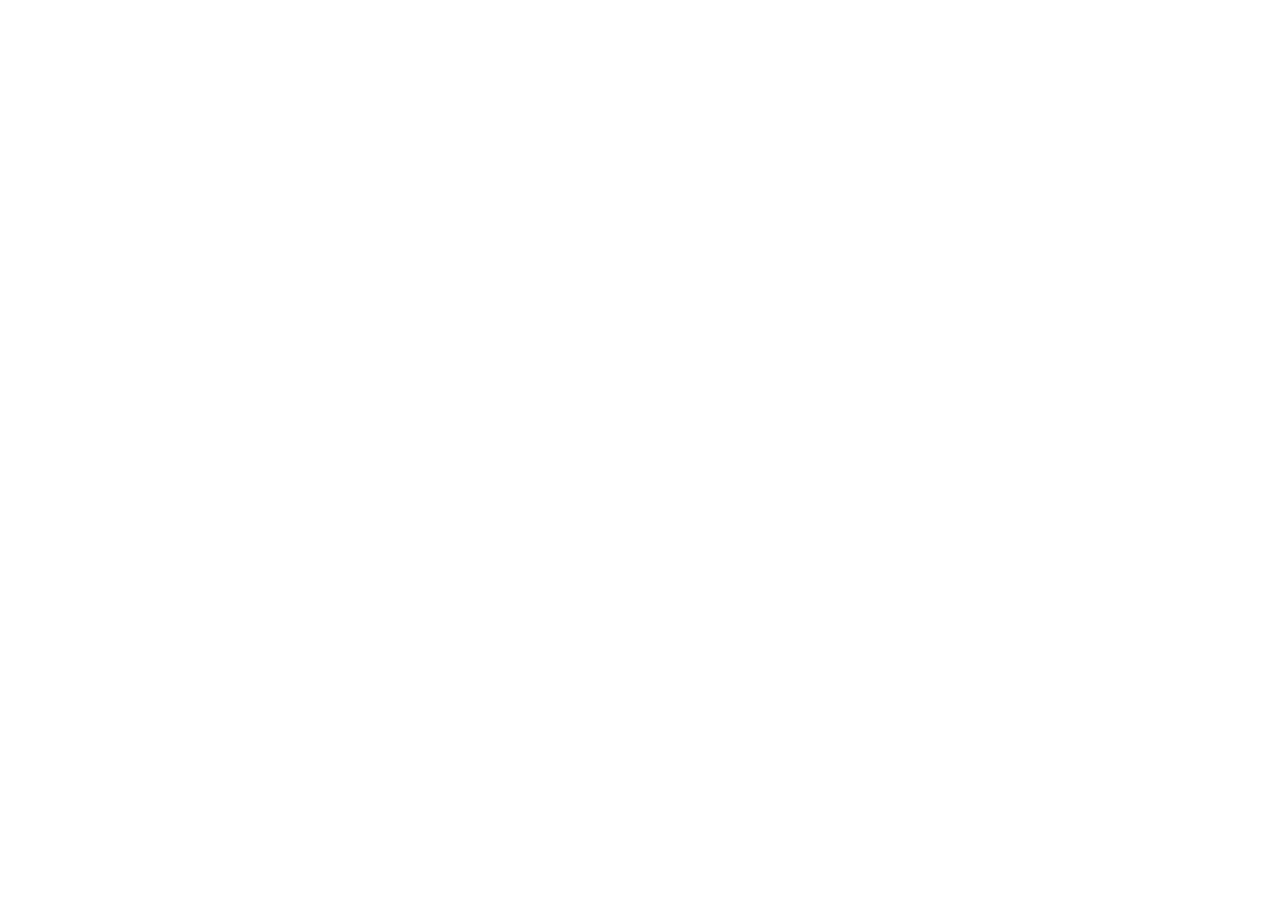
==== Index.html @ ed928b3e "Initial commit - App Las Casas de Mi Amistad" ====
<!DOCTYPE html>
<html lang="es">
<head>
  <meta charset="UTF-8">
  <title>Las Casas de Mi Amistad</title>
  <meta name="viewport" content="width=device-width, initial-scale=1.0">
  <?!= include('Styles'); ?>
</head>
<body>

  <div id="app">
    <?!= include('PublicView'); ?>
    <?!= include('AdminView'); ?>
  </div>

  <?!= include('Scripts'); ?>
</body>
</html>
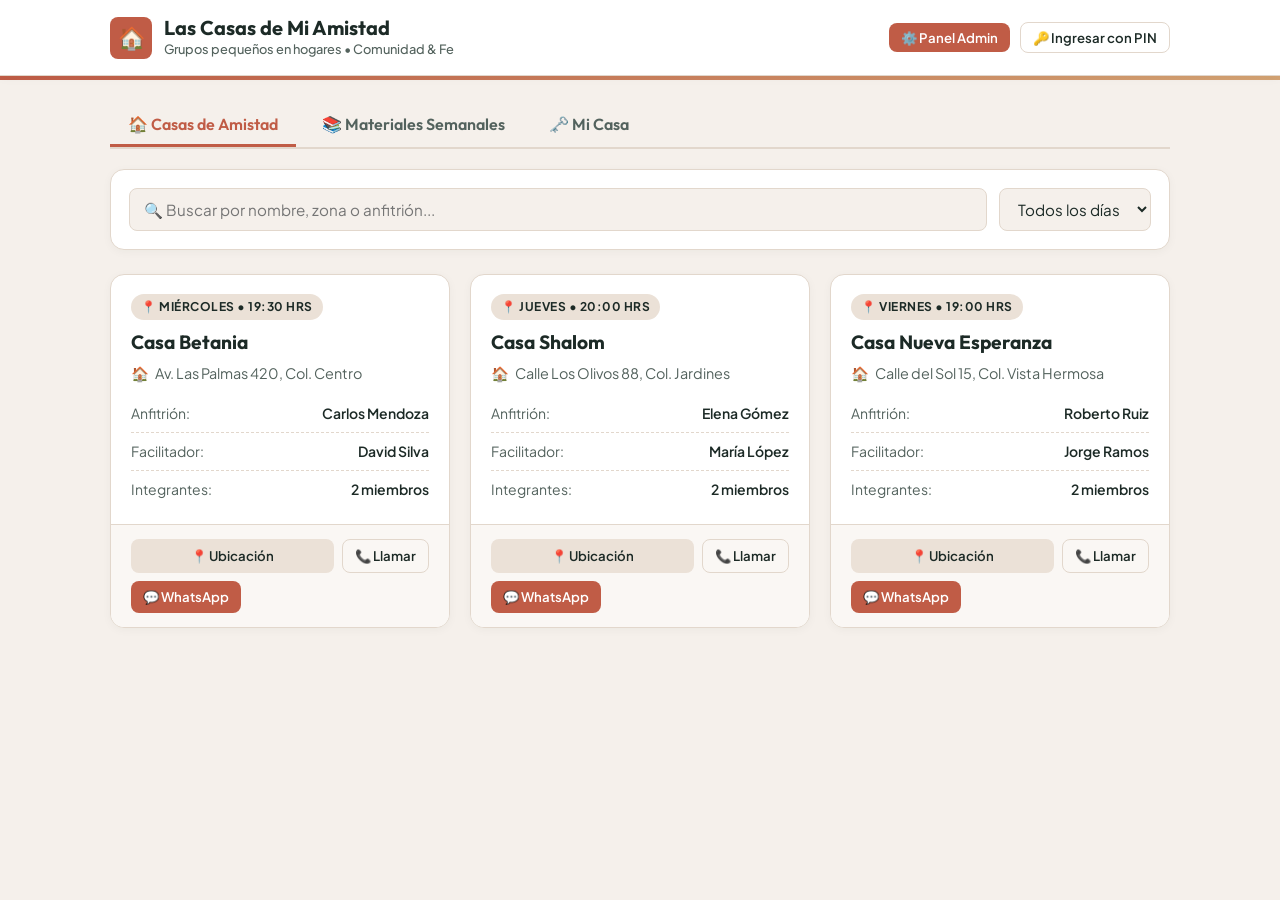
==== commit d8180e79: "Add index.html for GitHub Pages hosting" ====
--- a/Index.html
+++ b/Index.html
@@ -4,15 +4,825 @@
   <meta charset="UTF-8">
   <title>Las Casas de Mi Amistad</title>
   <meta name="viewport" content="width=device-width, initial-scale=1.0">
-  <?!= include('Styles'); ?>
+  <style>
+    @import url('https://fonts.googleapis.com/css2?family=Outfit:wght@500;600;700&family=Plus+Jakarta+Sans:wght@400;500;600;700&display=swap');
+
+    :root {
+      --bg-main: #F5F0EB;
+      --bg-card: #FFFFFF;
+      --bg-subtle: #EBE1D7;
+      --text-main: #1C2A26;
+      --text-muted: #53625D;
+      --accent-terracota: #C05C46;
+      --accent-terracota-hover: #A04A36;
+      --accent-mustard: #D4A373;
+      --border-color: #E2D7CC;
+      --border-radius-sm: 8px;
+      --border-radius-md: 14px;
+      --border-radius-lg: 20px;
+      --shadow-soft: 0 4px 20px rgba(28, 42, 38, 0.05);
+      --shadow-card: 0 2px 10px rgba(28, 42, 38, 0.04);
+    }
+
+    * { box-sizing: border-box; margin: 0; padding: 0; }
+
+    body {
+      font-family: 'Plus Jakarta Sans', -apple-system, BlinkMacSystemFont, sans-serif;
+      background-color: var(--bg-main);
+      color: var(--text-main);
+      line-height: 1.5;
+      -webkit-font-smoothing: antialiased;
+      padding-bottom: 40px;
+    }
+
+    h1, h2, h3, h4, .brand-font {
+      font-family: 'Outfit', sans-serif;
+      color: var(--text-main);
+      font-weight: 700;
+    }
+
+    .container { max-width: 1100px; margin: 0 auto; padding: 0 20px; }
+
+    header.app-header {
+      background-color: var(--bg-card);
+      border-bottom: 1px solid var(--border-color);
+      padding: 16px 0;
+      position: sticky;
+      top: 0;
+      z-index: 100;
+      box-shadow: var(--shadow-card);
+    }
+
+    .header-content {
+      display: flex;
+      justify-content: space-between;
+      align-items: center;
+      gap: 15px;
+    }
+
+    .brand-box {
+      display: flex;
+      align-items: center;
+      gap: 12px;
+      text-decoration: none;
+      color: inherit;
+      cursor: pointer;
+    }
+
+    .brand-logo {
+      width: 42px;
+      height: 42px;
+      background-color: var(--accent-terracota);
+      color: #FFF;
+      border-radius: var(--border-radius-sm);
+      display: flex;
+      align-items: center;
+      justify-content: center;
+      font-size: 22px;
+      font-weight: 700;
+    }
+
+    .brand-title { font-size: 1.25rem; line-height: 1.2; }
+    .brand-subtitle { font-size: 0.8rem; color: var(--text-muted); font-weight: 500; }
+
+    .nav-actions { display: flex; gap: 10px; align-items: center; flex-wrap: wrap; }
+
+    .dintel-bar {
+      height: 4px;
+      background: linear-gradient(90deg, var(--accent-terracota) 0%, var(--accent-mustard) 100%);
+      width: 100%;
+    }
+
+    .btn {
+      display: inline-flex;
+      align-items: center;
+      justify-content: center;
+      gap: 8px;
+      padding: 10px 18px;
+      border-radius: var(--border-radius-sm);
+      font-size: 0.9rem;
+      font-weight: 600;
+      font-family: inherit;
+      cursor: pointer;
+      border: none;
+      transition: all 0.2s ease;
+      text-decoration: none;
+    }
+
+    .btn-primary { background-color: var(--accent-terracota); color: #FFFFFF; }
+    .btn-primary:hover { background-color: var(--accent-terracota-hover); transform: translateY(-1px); }
+    .btn-secondary { background-color: var(--bg-subtle); color: var(--text-main); }
+    .btn-secondary:hover { background-color: #DFCFC1; }
+    .btn-outline { background-color: transparent; border: 1px solid var(--border-color); color: var(--text-main); }
+    .btn-outline:hover { background-color: var(--bg-subtle); }
+    .btn-sm { padding: 6px 12px; font-size: 0.825rem; }
+
+    .main-tabs {
+      display: flex;
+      gap: 8px;
+      margin: 24px 0 20px 0;
+      border-bottom: 2px solid var(--border-color);
+      padding-bottom: 2px;
+      overflow-x: auto;
+    }
+
+    .tab-btn {
+      background: none;
+      border: none;
+      padding: 10px 18px;
+      font-family: 'Outfit', sans-serif;
+      font-size: 1rem;
+      font-weight: 600;
+      color: var(--text-muted);
+      cursor: pointer;
+      border-bottom: 3px solid transparent;
+      margin-bottom: -2px;
+      white-space: nowrap;
+      transition: all 0.2s;
+    }
+
+    .tab-btn.active { color: var(--accent-terracota); border-bottom-color: var(--accent-terracota); }
+    .tab-btn:hover:not(.active) { color: var(--text-main); }
+
+    .search-section {
+      background-color: var(--bg-card);
+      padding: 18px;
+      border-radius: var(--border-radius-md);
+      box-shadow: var(--shadow-card);
+      border: 1px solid var(--border-color);
+      margin-bottom: 24px;
+      display: flex;
+      gap: 12px;
+      flex-wrap: wrap;
+    }
+
+    .search-input {
+      flex: 1;
+      min-width: 200px;
+      padding: 10px 14px;
+      border: 1px solid var(--border-color);
+      border-radius: var(--border-radius-sm);
+      font-size: 0.95rem;
+      font-family: inherit;
+      outline: none;
+      background-color: var(--bg-main);
+    }
+
+    .search-input:focus { border-color: var(--accent-terracota); background-color: #FFF; }
+
+    .select-input {
+      padding: 10px 14px;
+      border: 1px solid var(--border-color);
+      border-radius: var(--border-radius-sm);
+      font-size: 0.95rem;
+      font-family: inherit;
+      background-color: var(--bg-main);
+      color: var(--text-main);
+      outline: none;
+      cursor: pointer;
+    }
+
+    .cards-grid {
+      display: grid;
+      grid-template-columns: repeat(auto-fill, minmax(320px, 1fr));
+      gap: 20px;
+    }
+
+    .house-card {
+      background-color: var(--bg-card);
+      border-radius: var(--border-radius-md);
+      border: 1px solid var(--border-color);
+      box-shadow: var(--shadow-card);
+      overflow: hidden;
+      display: flex;
+      flex-direction: column;
+      justify-content: space-between;
+      transition: transform 0.2s, box-shadow 0.2s;
+    }
+
+    .house-card:hover { transform: translateY(-2px); box-shadow: var(--shadow-soft); }
+    .house-card-header { padding: 18px 20px 12px 20px; }
+
+    .house-badge {
+      display: inline-block;
+      padding: 4px 10px;
+      background-color: var(--bg-subtle);
+      color: var(--text-main);
+      border-radius: 20px;
+      font-size: 0.75rem;
+      font-weight: 700;
+      text-transform: uppercase;
+      letter-spacing: 0.5px;
+      margin-bottom: 8px;
+    }
+
+    .house-title { font-size: 1.2rem; margin-bottom: 6px; }
+    .house-address { font-size: 0.9rem; color: var(--text-muted); display: flex; align-items: flex-start; gap: 6px; line-height: 1.4; }
+    .house-body { padding: 0 20px 16px 20px; font-size: 0.875rem; }
+
+    .house-info-row {
+      display: flex;
+      justify-content: space-between;
+      padding: 8px 0;
+      border-bottom: 1px dashed var(--border-color);
+    }
+    .house-info-row:last-child { border-bottom: none; }
+
+    .info-label { color: var(--text-muted); }
+    .info-value { font-weight: 600; }
+
+    .house-actions {
+      padding: 14px 20px;
+      background-color: #FAF7F4;
+      border-top: 1px solid var(--border-color);
+      display: flex;
+      gap: 8px;
+      flex-wrap: wrap;
+    }
+
+    .materials-list { display: flex; flex-direction: column; gap: 16px; }
+
+    .material-card {
+      background-color: var(--bg-card);
+      border-radius: var(--border-radius-md);
+      border: 1px solid var(--border-color);
+      padding: 20px;
+      display: flex;
+      justify-content: space-between;
+      align-items: center;
+      gap: 16px;
+      box-shadow: var(--shadow-card);
+    }
+
+    .material-info h3 { font-size: 1.1rem; margin-bottom: 4px; }
+    .material-info p { font-size: 0.9rem; color: var(--text-muted); margin-bottom: 8px; }
+    .material-date { font-size: 0.75rem; font-weight: 600; color: var(--accent-terracota); }
+
+    .admin-header-bar {
+      background-color: var(--text-main);
+      color: #FFF;
+      padding: 16px 20px;
+      border-radius: var(--border-radius-md);
+      margin-bottom: 24px;
+      display: flex;
+      justify-content: space-between;
+      align-items: center;
+    }
+
+    .admin-header-bar h2 { color: #FFF; font-size: 1.2rem; }
+
+    .stats-grid {
+      display: grid;
+      grid-template-columns: repeat(auto-fit, minmax(200px, 1fr));
+      gap: 16px;
+      margin-bottom: 24px;
+    }
+
+    .stat-card {
+      background-color: var(--bg-card);
+      border-radius: var(--border-radius-md);
+      border: 1px solid var(--border-color);
+      padding: 16px;
+      text-align: center;
+    }
+
+    .stat-number {
+      font-family: 'Outfit', sans-serif;
+      font-size: 2rem;
+      font-weight: 700;
+      color: var(--accent-terracota);
+    }
+
+    .stat-label { font-size: 0.85rem; color: var(--text-muted); font-weight: 600; }
+
+    .table-responsive {
+      width: 100%;
+      overflow-x: auto;
+      background-color: var(--bg-card);
+      border-radius: var(--border-radius-md);
+      border: 1px solid var(--border-color);
+      box-shadow: var(--shadow-card);
+    }
+
+    .admin-table {
+      width: 100%;
+      border-collapse: collapse;
+      font-size: 0.875rem;
+      text-align: left;
+    }
+
+    .admin-table th {
+      background-color: var(--bg-subtle);
+      color: var(--text-main);
+      padding: 12px 16px;
+      font-weight: 700;
+      font-family: 'Outfit', sans-serif;
+    }
+
+    .admin-table td { padding: 12px 16px; border-bottom: 1px solid var(--border-color); }
+    .admin-table tr:last-child td { border-bottom: none; }
+
+    .modal-backdrop {
+      position: fixed;
+      top: 0; left: 0; width: 100vw; height: 100vh;
+      background-color: rgba(28, 42, 38, 0.6);
+      display: flex; align-items: center; justify-content: center;
+      padding: 20px; z-index: 1000; opacity: 0; visibility: hidden;
+      transition: all 0.2s ease;
+    }
+
+    .modal-backdrop.active { opacity: 1; visibility: visible; }
+
+    .modal-card {
+      background-color: var(--bg-card);
+      border-radius: var(--border-radius-lg);
+      max-width: 500px; width: 100%; padding: 24px;
+      box-shadow: var(--shadow-soft); position: relative;
+      max-height: 90vh; overflow-y: auto;
+    }
+
+    .modal-header { display: flex; justify-content: space-between; align-items: center; margin-bottom: 18px; }
+    .modal-close { background: none; border: none; font-size: 1.5rem; cursor: pointer; color: var(--text-muted); }
+
+    .form-group { margin-bottom: 16px; }
+    .form-label { display: block; font-size: 0.85rem; font-weight: 600; margin-bottom: 6px; }
+    .form-control {
+      width: 100%; padding: 10px 12px;
+      border: 1px solid var(--border-color);
+      border-radius: var(--border-radius-sm);
+      font-family: inherit; font-size: 0.9rem;
+      background-color: var(--bg-main);
+    }
+    .form-control:focus { outline: none; border-color: var(--accent-terracota); background-color: #FFF; }
+
+    .pin-banner {
+      background-color: var(--bg-subtle);
+      border-left: 4px solid var(--accent-terracota);
+      padding: 14px 18px; border-radius: var(--border-radius-sm);
+      margin-bottom: 20px; display: flex; justify-content: space-between; align-items: center;
+    }
+
+    .badge-active { background-color: #E6F4EA; color: #137333; padding: 3px 8px; border-radius: 12px; font-weight: 600; font-size: 0.75rem; }
+    .badge-inactive { background-color: #FCE8E6; color: #C5221F; padding: 3px 8px; border-radius: 12px; font-weight: 600; font-size: 0.75rem; }
+
+    .text-center { text-align: center; }
+    .mt-3 { margin-top: 16px; }
+    .mb-3 { margin-bottom: 16px; }
+
+    @media (max-width: 600px) {
+      .header-content { flex-direction: column; align-items: flex-start; }
+      .cards-grid { grid-template-columns: 1fr; }
+      .material-card { flex-direction: column; align-items: flex-start; }
+      .search-section { flex-direction: column; }
+    }
+  </style>
 </head>
 <body>
 
   <div id="app">
-    <?!= include('PublicView'); ?>
-    <?!= include('AdminView'); ?>
+    <!-- VISTA PÚBLICA -->
+    <div id="public-view-container">
+      <header class="app-header">
+        <div class="container header-content">
+          <a class="brand-box" onclick="switchToTab('casas');">
+            <div class="brand-logo">🏠</div>
+            <div>
+              <h1 class="brand-title">Las Casas de Mi Amistad</h1>
+              <p class="brand-subtitle">Grupos pequeños en hogares • Comunidad & Fe</p>
+            </div>
+          </a>
+          <div class="nav-actions">
+            <button class="btn btn-primary btn-sm" onclick="showAdminView()">⚙️ Panel Admin</button>
+            <button id="btn-login-pin" class="btn btn-outline btn-sm" onclick="openPinModal()">🔑 Ingresar con PIN</button>
+            <button id="btn-logout-pin" class="btn btn-secondary btn-sm" style="display:none;" onclick="logoutUserPin()">🚪 Cerrar Sesión</button>
+          </div>
+        </div>
+      </header>
+      <div class="dintel-bar"></div>
+
+      <main class="container mt-3">
+        <div class="main-tabs">
+          <button class="tab-btn active" id="tab-btn-casas" onclick="switchToTab('casas')">🏠 Casas de Amistad</button>
+          <button class="tab-btn" id="tab-btn-materiales" onclick="switchToTab('materiales')">📚 Materiales Semanales</button>
+          <button class="tab-btn" id="tab-btn-micasa" onclick="switchToTab('micasa')">
+            🗝️ Mi Casa <span id="micasa-indicator" style="font-size:0.7rem; color:var(--accent-terracota); display:none;">(Activo)</span>
+          </button>
+        </div>
+
+        <section id="section-casas" class="tab-section">
+          <div class="search-section">
+            <input type="text" id="search-casa" class="search-input" placeholder="🔍 Buscar por nombre, zona o anfitrión..." onkeyup="filterCasas()">
+            <select id="filter-dia" class="select-input" onchange="filterCasas()">
+              <option value="">Todos los días</option>
+              <option value="Lunes">Lunes</option>
+              <option value="Martes">Martes</option>
+              <option value="Miércoles">Miércoles</option>
+              <option value="Jueves">Jueves</option>
+              <option value="Viernes">Viernes</option>
+              <option value="Sábado">Sábado</option>
+              <option value="Domingo">Domingo</option>
+            </select>
+          </div>
+          <div id="casas-grid" class="cards-grid">
+            <div class="text-center" style="grid-column: 1/-1; padding: 40px; color: var(--text-muted);">
+              Cargando casas disponibles...
+            </div>
+          </div>
+        </section>
+
+        <section id="section-materiales" class="tab-section" style="display:none;">
+          <div class="materials-list" id="materials-container">
+            <div class="text-center" style="padding: 40px; color: var(--text-muted);">
+              Cargando materiales semanales...
+            </div>
+          </div>
+        </section>
+
+        <section id="section-micasa" class="tab-section" style="display:none;">
+          <div id="micasa-auth-notice" class="pin-banner" style="display:none;">
+            <div>
+              <strong id="micasa-user-name">Bienvenido</strong>
+              <p id="micasa-user-role" style="font-size:0.85rem; color:var(--text-muted);"></p>
+            </div>
+            <button class="btn btn-outline btn-sm" onclick="logoutUserPin()">Cambiar PIN</button>
+          </div>
+
+          <div id="micasa-unauthenticated" class="text-center" style="background:var(--bg-card); padding:40px; border-radius:var(--border-radius-md); border:1px solid var(--border-color);">
+            <div style="font-size: 3rem; margin-bottom: 12px;">🔑</div>
+            <h3>Sección para Anfitriones y Facilitadores</h3>
+            <p style="color: var(--text-muted); max-width: 480px; margin: 10px auto 20px auto;">
+              Ingresa con tu PIN de Anfitrión (ej. 1001) para ver tu casa asignada o el PIN 1234 para administrar.
+            </p>
+            <button class="btn btn-primary" onclick="openPinModal()">Ingresar mi PIN</button>
+          </div>
+
+          <div id="micasa-content" style="display:none;">
+            <div id="micasa-card-details"></div>
+          </div>
+        </section>
+      </main>
+    </div>
+
+    <!-- PANEL ADMIN -->
+    <div id="admin-view-container" style="display: none;">
+      <div id="admin-login-screen" class="container mt-3" style="max-width: 450px;">
+        <div style="background: var(--bg-card); padding: 30px; border-radius: var(--border-radius-lg); border: 1px solid var(--border-color); box-shadow: var(--shadow-soft);" class="text-center">
+          <div style="font-size: 3rem; margin-bottom: 12px;">🛡️</div>
+          <h2 style="margin-bottom: 8px;">Panel de Administración</h2>
+          <p style="color: var(--text-muted); font-size: 0.9rem; margin-bottom: 20px;">
+            Ingresa el PIN de Administrador (por defecto: <strong>1234</strong>) para gestionar el sistema.
+          </p>
+          <form onsubmit="handleAdminAuth(event)">
+            <div class="form-group">
+              <input type="password" id="admin-pin-input" class="form-control" placeholder="PIN de Administrador" required style="font-size: 1.2rem; text-align: center; letter-spacing: 4px;">
+            </div>
+            <div id="admin-pin-error" style="color: #C5221F; font-size: 0.85rem; margin-bottom: 12px; display: none;"></div>
+            <button type="submit" class="btn btn-primary" style="width: 100%;">Acceder al Panel Admin</button>
+            <button type="button" class="btn btn-outline" style="width: 100%; margin-top: 10px;" onclick="showPublicView()">← Volver a la App Pública</button>
+          </form>
+        </div>
+      </div>
+
+      <div id="admin-dashboard" class="container mt-3" style="display: none;">
+        <div class="admin-header-bar">
+          <div>
+            <h2>⚙️ Panel de Control Administrador</h2>
+            <span style="font-size: 0.8rem; opacity: 0.8;">"Las Casas de Mi Amistad"</span>
+          </div>
+          <div style="display: flex; gap: 10px;">
+            <button class="btn btn-secondary btn-sm" onclick="showPublicView()">👁️ Vista Pública</button>
+            <button class="btn btn-outline btn-sm" style="color:#FFF; border-color:rgba(255,255,255,0.4);" onclick="logoutAdmin()">🚪 Salir</button>
+          </div>
+        </div>
+
+        <div class="stats-grid">
+          <div class="stat-card">
+            <div class="stat-number" id="stat-casas">0</div>
+            <div class="stat-label">Casas Registradas</div>
+          </div>
+          <div class="stat-card">
+            <div class="stat-number" id="stat-integrantes">0</div>
+            <div class="stat-label">Integrantes Totales</div>
+          </div>
+          <div class="stat-card">
+            <div class="stat-number" id="stat-materiales">0</div>
+            <div class="stat-label">Materiales PDF</div>
+          </div>
+          <div class="stat-card">
+            <div class="stat-number" id="stat-usuarios">0</div>
+            <div class="stat-label">PINs de Acceso</div>
+          </div>
+        </div>
+
+        <div class="main-tabs">
+          <button class="tab-btn active" id="admin-tab-casas" onclick="switchAdminTab('casas')">🏠 Gestión de Casas</button>
+          <button class="tab-btn" id="admin-tab-integrantes" onclick="switchAdminTab('integrantes')">👥 Integrantes & Asignaciones</button>
+          <button class="tab-btn" id="admin-tab-materiales" onclick="switchAdminTab('materiales')">📚 Materiales PDF</button>
+          <button class="tab-btn" id="admin-tab-usuarios" onclick="switchAdminTab('usuarios')">🔑 PINs y Permisos</button>
+        </div>
+
+        <section id="admin-sec-casas">
+          <div style="display: flex; justify-content: space-between; align-items: center; margin-bottom: 16px;">
+            <h3>Lista de Casas de Amistad</h3>
+            <button class="btn btn-primary btn-sm" onclick="openCasaModal()">+ Agregar Nueva Casa</button>
+          </div>
+          <div class="table-responsive">
+            <table class="admin-table">
+              <thead>
+                <tr>
+                  <th>ID</th>
+                  <th>Nombre</th>
+                  <th>Dirección</th>
+                  <th>Anfitrión / Facilitador</th>
+                  <th>Día y Horario</th>
+                  <th>Estado</th>
+                  <th>Acciones</th>
+                </tr>
+              </thead>
+              <tbody id="admin-table-casas-body">
+                <tr><td colspan="7" class="text-center">Cargando datos...</td></tr>
+              </tbody>
+            </table>
+          </div>
+        </section>
+
+        <section id="admin-sec-integrantes" style="display:none;">
+          <div style="display: flex; justify-content: space-between; align-items: center; margin-bottom: 16px;">
+            <h3>Integrantes Registrados</h3>
+            <button class="btn btn-primary btn-sm" onclick="openIntegranteModal()">+ Registrar Integrante</button>
+          </div>
+          <div class="table-responsive">
+            <table class="admin-table">
+              <thead>
+                <tr>
+                  <th>ID</th>
+                  <th>Nombre</th>
+                  <th>Teléfono</th>
+                  <th>Casa Asignada</th>
+                  <th>Fecha Registro</th>
+                  <th>Estado</th>
+                  <th>Acciones</th>
+                </tr>
+              </thead>
+              <tbody id="admin-table-integrantes-body">
+                <tr><td colspan="7" class="text-center">Cargando integrantes...</td></tr>
+              </tbody>
+            </table>
+          </div>
+        </section>
+
+        <section id="admin-sec-materiales" style="display:none;">
+          <div style="display: flex; justify-content: space-between; align-items: center; margin-bottom: 16px;">
+            <h3>Materiales Semanales (PDF)</h3>
+            <button class="btn btn-primary btn-sm" onclick="openMaterialModal()">+ Publicar Nuevo Material</button>
+          </div>
+          <div class="table-responsive">
+            <table class="admin-table">
+              <thead>
+                <tr>
+                  <th>ID</th>
+                  <th>Título</th>
+                  <th>Descripción</th>
+                  <th>Fecha</th>
+                  <th>Enlace Drive</th>
+                  <th>Estado</th>
+                  <th>Acciones</th>
+                </tr>
+              </thead>
+              <tbody id="admin-table-materiales-body">
+                <tr><td colspan="7" class="text-center">Cargando materiales...</td></tr>
+              </tbody>
+            </table>
+          </div>
+        </section>
+
+        <section id="admin-sec-usuarios" style="display:none;">
+          <div style="display: flex; justify-content: space-between; align-items: center; margin-bottom: 16px;">
+            <h3>PINs de Acceso</h3>
+            <button class="btn btn-primary btn-sm" onclick="openUsuarioModal()">+ Nuevo Usuario / PIN</button>
+          </div>
+          <div class="table-responsive">
+            <table class="admin-table">
+              <thead>
+                <tr>
+                  <th>Nombre</th>
+                  <th>Tipo de Usuario</th>
+                  <th>Casa Asignada</th>
+                  <th>PIN</th>
+                  <th>Estado</th>
+                  <th>Acciones</th>
+                </tr>
+              </thead>
+              <tbody id="admin-table-usuarios-body">
+                <tr><td colspan="6" class="text-center">Cargando PINs de acceso...</td></tr>
+              </tbody>
+            </table>
+          </div>
+        </section>
+      </div>
+    </div>
   </div>
 
-  <?!= include('Scripts'); ?>
+  <!-- MODALES -->
+  <div class="modal-backdrop" id="pin-modal">
+    <div class="modal-card">
+      <div class="modal-header">
+        <h3 class="brand-font">🔑 Acceso con PIN</h3>
+        <button class="modal-close" onclick="closePinModal()">&times;</button>
+      </div>
+      <form onsubmit="handlePinSubmit(event)">
+        <div class="form-group">
+          <label class="form-label" for="pin-input">Ingresa tu PIN (ej. 1001 para anfitrión, 1234 para admin):</label>
+          <input type="password" id="pin-input" class="form-control" placeholder="PIN" maxlength="10" required style="font-size: 1.2rem; text-align: center; letter-spacing: 4px;">
+        </div>
+        <div id="pin-error" style="color: #C5221F; font-size: 0.85rem; margin-bottom: 12px; display: none;"></div>
+        <div style="display: flex; gap: 10px; justify-content: flex-end;">
+          <button type="button" class="btn btn-outline" onclick="closePinModal()">Cancelar</button>
+          <button type="submit" class="btn btn-primary">Verificar PIN</button>
+        </div>
+      </form>
+    </div>
+  </div>
+
+  <div class="modal-backdrop" id="modal-casa">
+    <div class="modal-card">
+      <div class="modal-header">
+        <h3 id="modal-casa-title">Casa de Amistad</h3>
+        <button class="modal-close" onclick="closeModal('modal-casa')">&times;</button>
+      </div>
+      <form onsubmit="saveCasaForm(event)">
+        <input type="hidden" id="casa-form-id">
+        <div class="form-group">
+          <label class="form-label">Nombre de la Casa</label>
+          <input type="text" id="casa-form-nombre" class="form-control" placeholder="Ej. Casa Betania" required>
+        </div>
+        <div class="form-group">
+          <label class="form-label">Dirección Completa</label>
+          <input type="text" id="casa-form-direccion" class="form-control" placeholder="Ej. Av. Las Palmas 420, Col. Centro" required>
+        </div>
+        <div style="display:grid; grid-template-columns:1fr 1fr; gap:12px;">
+          <div class="form-group">
+            <label class="form-label">Anfitrión</label>
+            <input type="text" id="casa-form-anfitrion" class="form-control" required>
+          </div>
+          <div class="form-group">
+            <label class="form-label">Facilitador</label>
+            <input type="text" id="casa-form-facilitador" class="form-control" required>
+          </div>
+        </div>
+        <div style="display:grid; grid-template-columns:1fr 1fr 1fr; gap:12px;">
+          <div class="form-group">
+            <label class="form-label">Teléfono</label>
+            <input type="text" id="casa-form-telefono" class="form-control" required>
+          </div>
+          <div class="form-group">
+            <label class="form-label">Día</label>
+            <select id="casa-form-dia" class="form-control" required>
+              <option value="Lunes">Lunes</option>
+              <option value="Martes">Martes</option>
+              <option value="Miércoles">Miércoles</option>
+              <option value="Jueves">Jueves</option>
+              <option value="Viernes">Viernes</option>
+              <option value="Sábado">Sábado</option>
+              <option value="Domingo">Domingo</option>
+            </select>
+          </div>
+          <div class="form-group">
+            <label class="form-label">Horario</label>
+            <input type="text" id="casa-form-horario" class="form-control" placeholder="19:30" required>
+          </div>
+        </div>
+        <div class="form-group">
+          <label class="form-label">Estado</label>
+          <select id="casa-form-estado" class="form-control">
+            <option value="Activo">Activo</option>
+            <option value="Inactivo">Inactivo</option>
+          </select>
+        </div>
+        <div style="display:flex; justify-content:flex-end; gap:10px; margin-top:20px;">
+          <button type="button" class="btn btn-outline" onclick="closeModal('modal-casa')">Cancelar</button>
+          <button type="submit" class="btn btn-primary">Guardar Casa</button>
+        </div>
+      </form>
+    </div>
+  </div>
+
+  <div class="modal-backdrop" id="modal-integrante">
+    <div class="modal-card">
+      <div class="modal-header">
+        <h3 id="modal-integrante-title">Integrante</h3>
+        <button class="modal-close" onclick="closeModal('modal-integrante')">&times;</button>
+      </div>
+      <form onsubmit="saveIntegranteForm(event)">
+        <input type="hidden" id="int-form-id">
+        <div class="form-group">
+          <label class="form-label">Nombre Completo</label>
+          <input type="text" id="int-form-nombre" class="form-control" required>
+        </div>
+        <div class="form-group">
+          <label class="form-label">Teléfono de Contacto</label>
+          <input type="text" id="int-form-telefono" class="form-control" required>
+        </div>
+        <div class="form-group">
+          <label class="form-label">Casa Asignada</label>
+          <select id="int-form-casa" class="form-control" required></select>
+        </div>
+        <div class="form-group">
+          <label class="form-label">Estado</label>
+          <select id="int-form-estado" class="form-control">
+            <option value="Activo">Activo</option>
+            <option value="Inactivo">Inactivo</option>
+          </select>
+        </div>
+        <div style="display:flex; justify-content:flex-end; gap:10px; margin-top:20px;">
+          <button type="button" class="btn btn-outline" onclick="closeModal('modal-integrante')">Cancelar</button>
+          <button type="submit" class="btn btn-primary">Guardar Integrante</button>
+        </div>
+      </form>
+    </div>
+  </div>
+
+  <div class="modal-backdrop" id="modal-material">
+    <div class="modal-card">
+      <div class="modal-header">
+        <h3 id="modal-material-title">Material PDF</h3>
+        <button class="modal-close" onclick="closeModal('modal-material')">&times;</button>
+      </div>
+      <form onsubmit="saveMaterialForm(event)">
+        <input type="hidden" id="mat-form-id">
+        <div class="form-group">
+          <label class="form-label">Título del Estudio/Material</label>
+          <input type="text" id="mat-form-titulo" class="form-control" required placeholder="Ej. Estudio 1: La Fe en Familia">
+        </div>
+        <div class="form-group">
+          <label class="form-label">Descripción</label>
+          <textarea id="mat-form-descripcion" class="form-control" rows="3" required></textarea>
+        </div>
+        <div class="form-group">
+          <label class="form-label">Fecha de Publicación</label>
+          <input type="date" id="mat-form-fecha" class="form-control" required>
+        </div>
+        <div class="form-group">
+          <label class="form-label">Enlace de Google Drive (PDF)</label>
+          <input type="url" id="mat-form-enlace" class="form-control" placeholder="https://drive.google.com/file/d/..." required>
+        </div>
+        <div class="form-group">
+          <label class="form-label">Estado</label>
+          <select id="mat-form-estado" class="form-control">
+            <option value="Activo">Activo</option>
+            <option value="Inactivo">Inactivo</option>
+          </select>
+        </div>
+        <div style="display:flex; justify-content:flex-end; gap:10px; margin-top:20px;">
+          <button type="button" class="btn btn-outline" onclick="closeModal('modal-material')">Cancelar</button>
+          <button type="submit" class="btn btn-primary">Publicar Material</button>
+        </div>
+      </form>
+    </div>
+  </div>
+
+  <div class="modal-backdrop" id="modal-usuario">
+    <div class="modal-card">
+      <div class="modal-header">
+        <h3 id="modal-usuario-title">Usuario y PIN</h3>
+        <button class="modal-close" onclick="closeModal('modal-usuario')">&times;</button>
+      </div>
+      <form onsubmit="saveUsuarioForm(event)">
+        <input type="hidden" id="usr-form-pin-original">
+        <div class="form-group">
+          <label class="form-label">Nombre del Responsable</label>
+          <input type="text" id="usr-form-nombre" class="form-control" required>
+        </div>
+        <div class="form-group">
+          <label class="form-label">Tipo de Usuario</label>
+          <select id="usr-form-tipo" class="form-control" required onchange="toggleCasaAssignmentOption()">
+            <option value="anfitrion">Anfitrión / Facilitador</option>
+            <option value="admin">Administrador General</option>
+          </select>
+        </div>
+        <div class="form-group" id="usr-form-casa-group">
+          <label class="form-label">Casa Asignada</label>
+          <select id="usr-form-casa" class="form-control"></select>
+        </div>
+        <div class="form-group">
+          <label class="form-label">PIN de Acceso (4-6 dígitos)</label>
+          <input type="text" id="usr-form-pin" class="form-control" required style="letter-spacing: 2px; font-weight: bold;">
+        </div>
+        <div class="form-group">
+          <label class="form-label">Estado</label>
+          <select id="usr-form-estado" class="form-control">
+            <option value="Activo">Activo</option>
+            <option value="Inactivo">Inactivo</option>
+          </select>
+        </div>
+        <div style="display:flex; justify-content:flex-end; gap:10px; margin-top:20px;">
+          <button type="button" class="btn btn-outline" onclick="closeModal('modal-usuario')">Cancelar</button>
+          <button type="submit" class="btn btn-primary">Guardar PIN</button>
+        </div>
+      </form>
+    </div>
+  </div>
+
+  <script src="app.js"></script>
 </body>
 </html>
